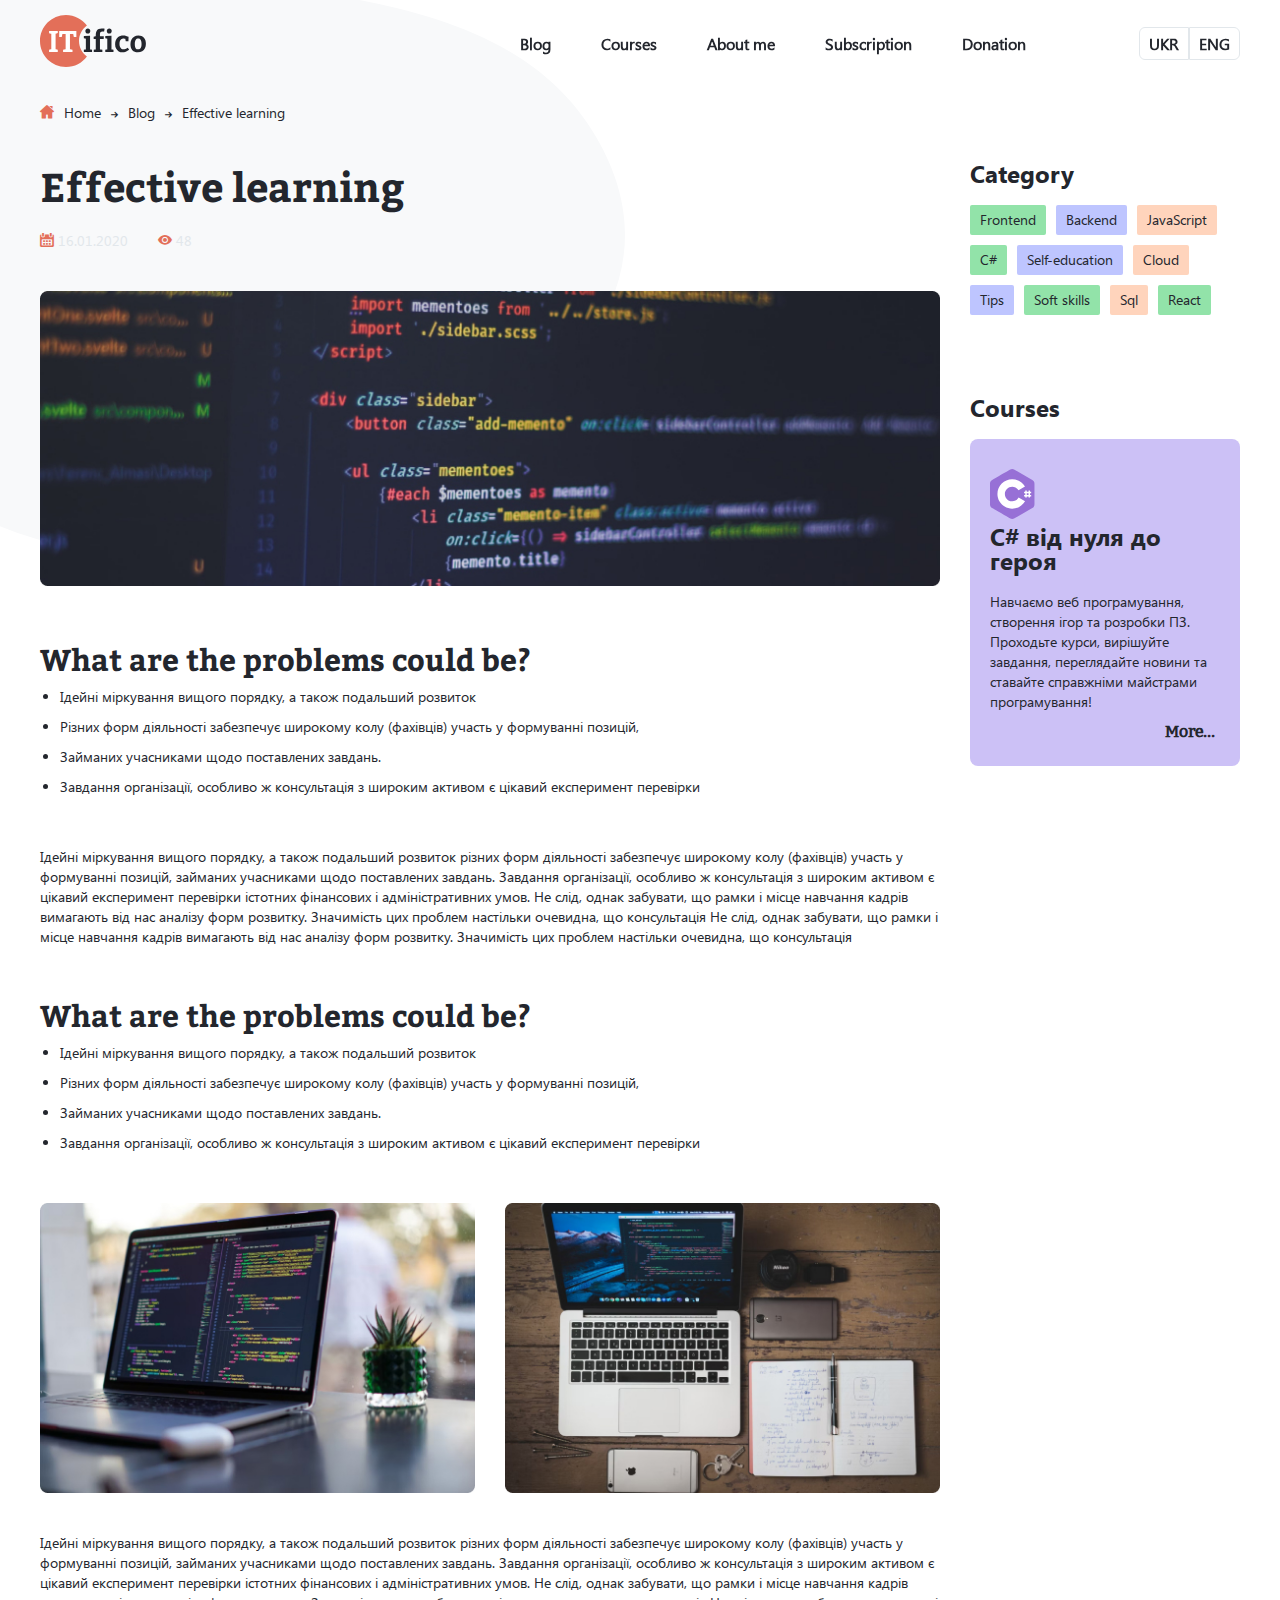
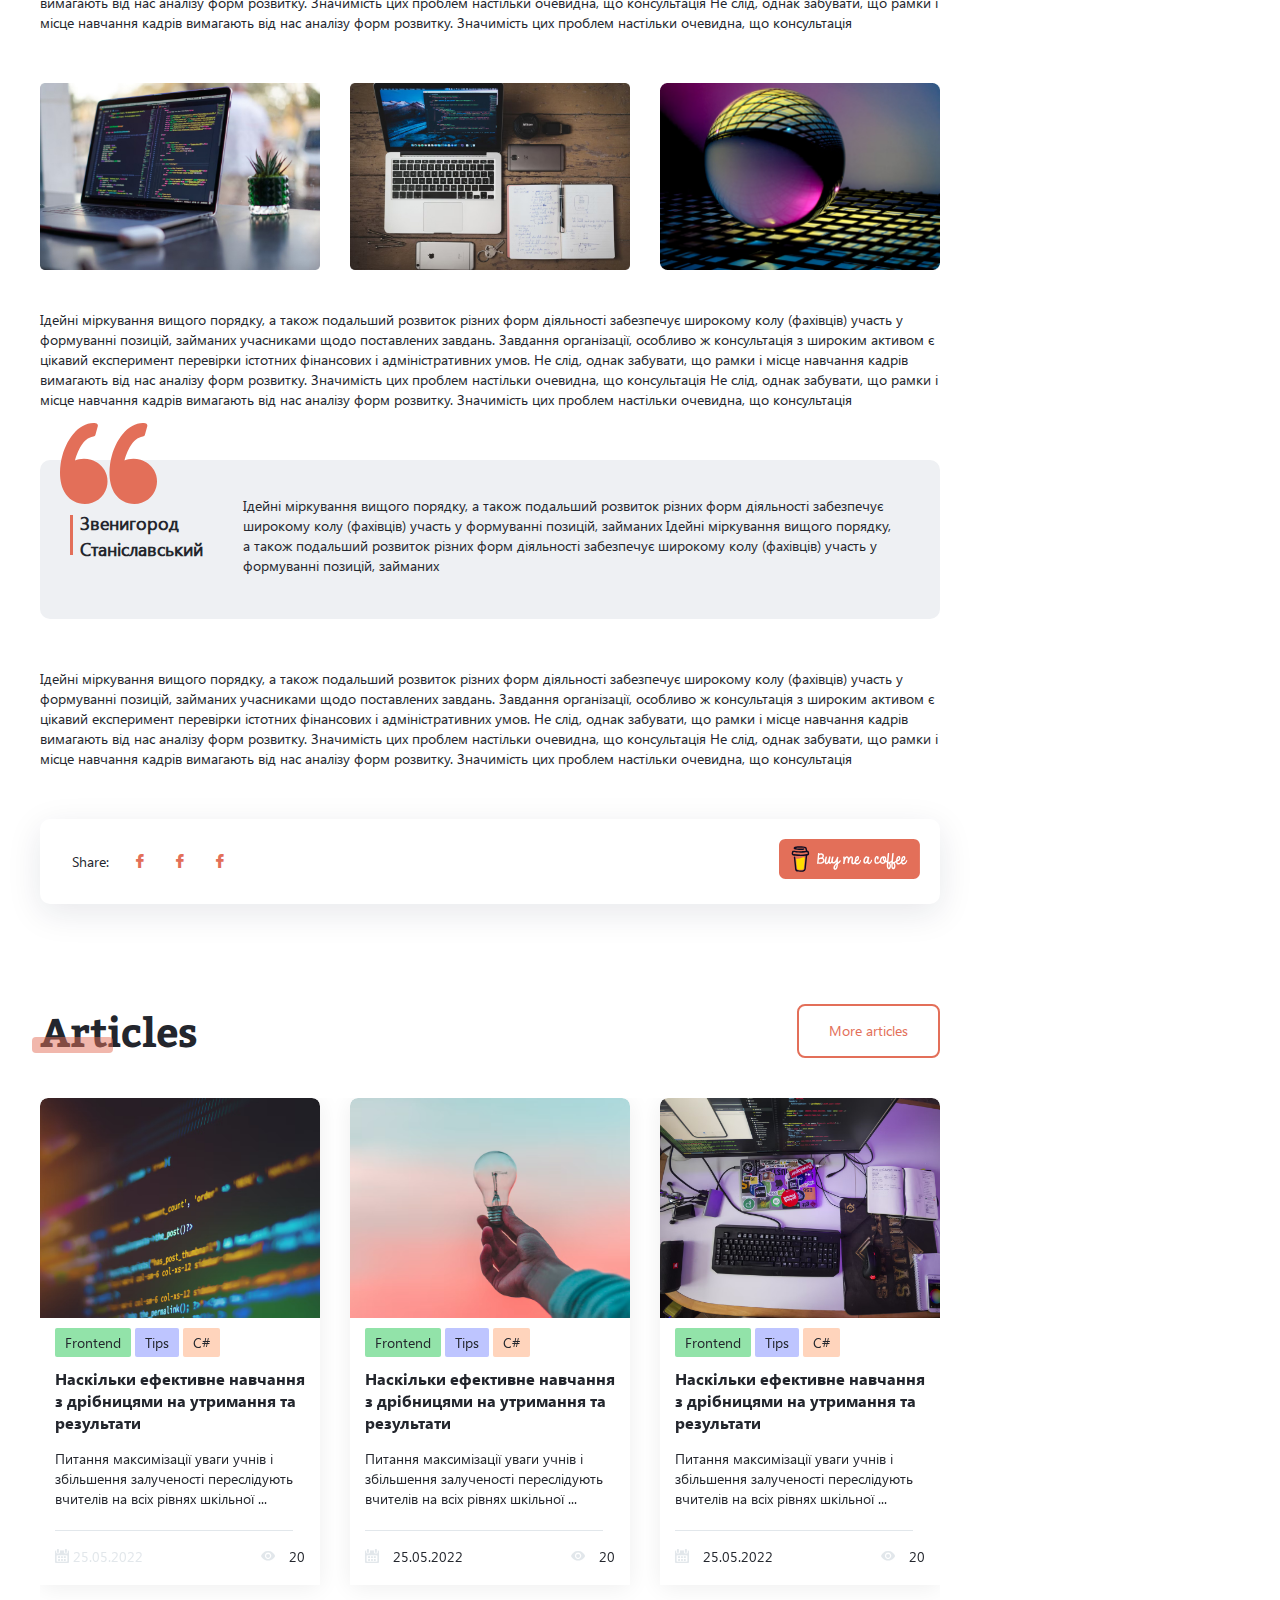
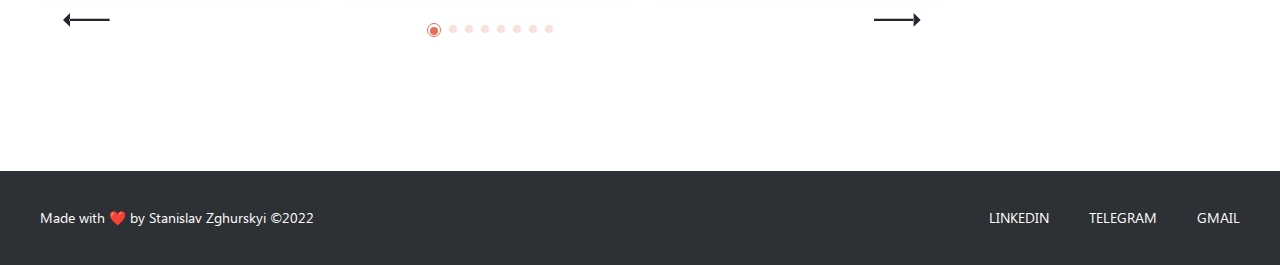
==== blog-article.html @ 15621785 "created blog article page" ====
<!DOCTYPE html>
<html lang="en">
<head>
    <meta charset="UTF-8">
    <meta http-equiv="X-UA-Compatible" content="IE=edge">
    <meta name="viewport" content="width=device-width, initial-scale=1.0">
    <title>ITifico</title>
    <link rel="stylesheet" href="swiper@8.2.2/swiper-bundle.min.css">
    <link rel="stylesheet" href="css/style.css">
</head>
<body>
    <div class="page">
        <div class="overlay"></div>
<header class="header">
    <div class="wrapper">
        <div class="header__wrapper">
            <div class="header__logo">
                <a href="/" class="header__logo-link">
                    <img src="img/svg/logo-homepage.svg" alt="ITIfico" class="header__logo-pic">
                </a>
            </div>
            <nav class="header__nav">
                <ul class="header__list">
                    <li class="header__item">
                        <a href="#!" class="header__link">Blog</a>
                    </li>
                    <li class="header__item">
                        <a href="#!" class="header__link">Courses</a>
                    </li>
                    <li class="header__item">
                        <a href="#!" class="header__link">About me</a>
                    </li>
                    <li class="header__item">
                        <a href="#!" class="header__link">Subscription</a>
                    </li>
                    <li class="header__item">
                        <a href="#!" class="header__link">Donation</a>
                    </li>
                </ul>
                <div class="header__bottom-mobile">
                    <ul class="header__bottom-list">
                        <li class="soial__media-item">
                            <a href="#!" class="soial__media-item-link">Linkedin</a>
                        </li>
                        <li class="soial__media-item">
                            <a href="#!" class="soial__media-item-link">Telegram</a>
                        </li>
                        <li class="soial__media-item">
                            <a href="#!" class="soial__media-item-link">Gmail</a>
                        </li>
                    </ul>
                </div>
                <div class="header__nav-close">
                    <span class="header__nav-close-line"></span>
                    <span class="header__nav-close-line"></span>
                </div>
            </nav>
            <div class="header__burger burger">
                <span class="burger__line burger__line_first"></span>
                <span class="burger__line burger__line_sec"></span>
                <span class="burger__line burger__line_third"></span>
            </div>
            <div class="header__lang">
                <a class="btn__lang btn__lang-ukr">ukr</a>
                <a  class="btn__lang btn__lang-eng">eng</a>
            </div>
        </div>
    </div>
</header>        <main>
            <section class="intro content-section">
                <div class="backgroud-intro">
                    <img src="img/svg/intro-figure.svg" alt="ITifico">
                </div>
                <div class="wrapper">
                    <ul class="breadcrumbs">
                        <li class="home_item">Home</li>
                        <li class="breadcrumbs_item">Blog</li>
                        <li class="breadcrumbs_item">Effective learning</li>
                    </ul>
                    <div class="content-section-article">
                        <article class="article">
                            <h1 class="title title_blog">
                                Effective learning
                            </h1>
                            <div class="article_info">
                                <div class="article_info-date _icon-calendar">
                                    16.01.2020
                                </div>
                                <div class="article_info-seen _icon-eye">
                                    48
                                </div>
                            </div>
                            <div class="article_image">
                                <img src="img/blog-coding.jpg" alt=" Effective learning">
                            </div>
                            <div class="article_content">
                                <h3 class="title_h3 article_title">
                                    What are the problems could be?
                                </h3>
                                <ul class="article_content-list">
                                    <li class="article_content-list-item">Ідейні міркування вищого порядку, а також подальший розвиток </li>
                                    <li class="article_content-list-item">Різних форм діяльності забезпечує широкому колу (фахівців) участь у формуванні позицій,</li>
                                    <li class="article_content-list-item">Займаних учасниками щодо поставлених завдань. </li>
                                    <li class="article_content-list-item">Завдання організації, особливо ж консультація з широким активом є цікавий експеримент перевірки</li> 
                                </ul>
                                <p class="article_content-part">
                                    Ідейні міркування вищого порядку, а також подальший розвиток різних форм діяльності забезпечує широкому колу (фахівців) участь у формуванні позицій, займаних учасниками щодо поставлених завдань. 
                                    Завдання організації, особливо ж консультація з широким активом є цікавий експеримент перевірки істотних 
                                    фінансових і адміністративних умов. Не слід, однак забувати, що рамки і місце навчання кадрів вимагають від нас аналізу форм розвитку.
                                    Значимість цих проблем настільки очевидна, що консультація Не слід, однак забувати, 
                                    що рамки і місце навчання кадрів вимагають від нас аналізу форм розвитку. Значимість цих проблем настільки очевидна, що консультація 
                                </p>
                                <h3 class="title_h3 article_title">
                                    What are the problems could be?
                                </h3>
                                <ul class="article_content-list">
                                    <li class="article_content-list-item">Ідейні міркування вищого порядку, а також подальший розвиток </li>
                                    <li class="article_content-list-item">Різних форм діяльності забезпечує широкому колу (фахівців) участь у формуванні позицій,</li>
                                    <li class="article_content-list-item">Займаних учасниками щодо поставлених завдань. </li>
                                    <li class="article_content-list-item">Завдання організації, особливо ж консультація з широким активом є цікавий експеримент перевірки</li> 
                                </ul>
                                <div class="article_content-grid-two">
                                    <img src="img/blog-laptop-2.jpg" alt="">
                                    <img src="img/blog-laptop.jpg" alt="">
                                </div>
                                <p class="article_content-part">
                                    Ідейні міркування вищого порядку, а також подальший розвиток різних форм діяльності забезпечує широкому колу (фахівців) участь у формуванні позицій, займаних учасниками щодо поставлених завдань. 
                                    Завдання організації, особливо ж консультація з широким активом є цікавий експеримент перевірки істотних 
                                    фінансових і адміністративних умов. Не слід, однак забувати, що рамки і місце навчання кадрів вимагають від нас аналізу форм розвитку.
                                    Значимість цих проблем настільки очевидна, що консультація Не слід, однак забувати, 
                                    що рамки і місце навчання кадрів вимагають від нас аналізу форм розвитку. Значимість цих проблем настільки очевидна, що консультація 
                                </p>
                                <div class="article_content-grid-three">
                                    <img src="img/blog-laptop-2.jpg" alt="">
                                    <img src="img/blog-laptop.jpg" alt="">
                                    <img src="img/sphere.jpg" alt="">
                                </div>
                                <p class="article_content-part">
                                    Ідейні міркування вищого порядку, а також подальший розвиток різних форм діяльності забезпечує широкому колу (фахівців) участь у формуванні позицій, займаних учасниками щодо поставлених завдань. 
                                    Завдання організації, особливо ж консультація з широким активом є цікавий експеримент перевірки істотних 
                                    фінансових і адміністративних умов. Не слід, однак забувати, що рамки і місце навчання кадрів вимагають від нас аналізу форм розвитку.
                                    Значимість цих проблем настільки очевидна, що консультація Не слід, однак забувати, 
                                    що рамки і місце навчання кадрів вимагають від нас аналізу форм розвитку. Значимість цих проблем настільки очевидна, що консультація 
                                </p>
                                <div class="article_content-quote">
                                    <div class="quote_athor">
                                        Звенигород Станіславський
                                    </div>
                                    <div class="quote_item">
                                        Ідейні міркування вищого порядку, а також подальший розвиток різних форм діяльності
                                        забезпечує широкому колу (фахівців) участь у формуванні позицій, займаних  
                                        Ідейні міркування вищого порядку, а також подальший розвиток різних форм діяльності 
                                        забезпечує широкому колу (фахівців) участь у формуванні позицій, займаних 
                                    </div>
                                </div>
                                    <p class="article_content-part">
                                        Ідейні міркування вищого порядку, а також подальший розвиток різних форм діяльності забезпечує широкому колу (фахівців) участь у формуванні позицій, займаних учасниками щодо поставлених завдань. 
                                        Завдання організації, особливо ж консультація з широким активом є цікавий експеримент перевірки істотних 
                                        фінансових і адміністративних умов. Не слід, однак забувати, що рамки і місце навчання кадрів вимагають від нас аналізу форм розвитку.
                                        Значимість цих проблем настільки очевидна, що консультація Не слід, однак забувати, 
                                        що рамки і місце навчання кадрів вимагають від нас аналізу форм розвитку. Значимість цих проблем настільки очевидна, що консультація 
                                    </p>
                                
                                    <div class="article_content-social">
                                        <div class="social_media">
                                            <p>Share:</p>
                                            <a href="!#" class="social_media-item _icon-facebook"></a>
                                            <a href="!#" class="social_media-item _icon-facebook"></a>
                                            <a href="!#" class="social_media-item _icon-facebook"></a>
                                        </div>
                                        <div class="button_buyMeCoffee">
                                            <img src="img/svg/bmc-button-red.svg" alt="">
                                        </div>
                                    </div>
                            </div>
                            <div class="article_slider-wrapper">
                                <div class="title__section">
                                    <h2 class="title"><span class="rectangle rectangle-left">Arti</span>cles</h2>
                                    <button class="btn-articles btn-outline">More articles</button>
                                </div>
                                <div class="article_slider slider__slider swiper">
                                    <div class="slider__wrapper swiper-wrapper">
<div class="blog__card-item">
    <div class="blog__card-wrapper">
        <div class="blog__card-pic">
            <img src="img/article-1.png" alt="More articles" class="slider__article-img">
        </div>
        <div class="blog__card-short-info">
            <div class="blog__card-tags">
                <a href="#!" class="article-tag article-tag__green">Frontend</a>
                <a href="#!" class="article-tag article-tag__blue-light">Tips</a>
                <a href="#!" class="article-tag article-tag__powder">C#</a>
            </div>
            <div class="blog__card-content">
                <h5 class="blog__card-title">
                    Наскільки ефективне навчання з дрібницями на утримання та результати
                </h5>
                <p class="blog__card-short-desc">
                    Питання максимізації уваги учнів і збільшення залученості 
                    переслідують вчителів на всіх рівнях шкільної ...
                </p>
            </div>
            <div class="blog__card-info">
                <div class="blog__card-date _icon-calendar">
                    25.05.2022
                </div>
                <div class="blog__card-seen"><span class="_icon-eye"></span>
                    20
                </div>
            </div>
        </div>
    </div>
</div>
<div class="blog__card-item">
    <div class="blog__card-wrapper">
        <div class="blog__card-pic">
            <img src="img/article-2.png" alt="More articles" class="slider__article-img">
        </div>
        <div class="blog__card-short-info">
            <div class="blog__card-tags">
                <a href="#!" class="article-tag article-tag__green">Frontend</a>
                <a href="#!" class="article-tag article-tag__blue-light">Tips</a>
                <a href="#!" class="article-tag article-tag__powder">C#</a>
            </div>
            <div class="blog__card-content">
                <h5 class="blog__card-title">
                    Наскільки ефективне навчання з дрібницями на утримання та результати
                </h5>
                <p class="blog__card-short-desc">
                    Питання максимізації уваги учнів і збільшення залученості 
                    переслідують вчителів на всіх рівнях шкільної ...
                </p>
            </div>
            <div class="blog__card-info">
                <div class="blog__card-date"><span class="_icon-calendar"></span>
                    25.05.2022
                </div>
                <div class="blog__card-seen"><span class="_icon-eye"></span>
                    20
                </div>
            </div>
        </div>
    </div>
</div>
<div class="blog__card-item">
    <div class="blog__card-wrapper">
        <div class="blog__card-pic">
            <img src="img/article-3.png" alt="More articles" class="slider__article-img">
        </div>
        <div class="blog__card-short-info">
            <div class="blog__card-tags">
                <a href="#!" class="article-tag article-tag__green">Frontend</a>
                <a href="#!" class="article-tag article-tag__blue-light">Tips</a>
                <a href="#!" class="article-tag article-tag__powder">C#</a>
            </div>
            <div class="blog__card-content">
                <h5 class="blog__card-title">
                    Наскільки ефективне навчання з дрібницями на утримання та результати
                </h5>
                <p class="blog__card-short-desc">
                    Питання максимізації уваги учнів і збільшення залученості 
                    переслідують вчителів на всіх рівнях шкільної ...
                </p>
            </div>
            <div class="blog__card-info">
                <div class="blog__card-date"><span class="_icon-calendar"></span>
                    25.05.2022
                </div>
                <div class="blog__card-seen"><span class="_icon-eye"></span>
                    20
                </div>
            </div>
        </div>
    </div>
</div>
<div class="blog__card-item">
    <div class="blog__card-wrapper">
        <div class="blog__card-pic">
            <img src="img/article-4.png" alt="More articles" class="slider__article-img">
        </div>
        <div class="blog__card-short-info">
            <div class="blog__card-tags">
                <a href="#!" class="article-tag article-tag__green">Frontend</a>
                <a href="#!" class="article-tag article-tag__blue-light">Tips</a>
                <a href="#!" class="article-tag article-tag__powder">C#</a>
            </div>
            <div class="blog__card-content">
                <h5 class="blog__card-title">
                    Наскільки ефективне навчання з дрібницями на утримання та результати
                </h5>
                <p class="blog__card-short-desc">
                    Питання максимізації уваги учнів і збільшення залученості 
                    переслідують вчителів на всіх рівнях шкільної ...
                </p>
            </div>
            <div class="blog__card-info">
                <div class="blog__card-date"><span class="_icon-calendar"></span>
                    25.05.2022
                </div>
                <div class="blog__card-seen"><span class="_icon-eye"></span>
                    10
                </div>
            </div>
        </div>
    </div>
</div>
<div class="blog__card-item">
    <div class="blog__card-wrapper">
        <div class="blog__card-pic">
            <img src="img/article-1.png" alt="More articles" class="slider__article-img">
        </div>
        <div class="blog__card-short-info">
            <div class="blog__card-tags">
                <a href="#!" class="article-tag article-tag__green">Frontend</a>
                <a href="#!" class="article-tag article-tag__blue-light">Tips</a>
                <a href="#!" class="article-tag article-tag__powder">C#</a>
            </div>
            <div class="blog__card-content">
                <h5 class="blog__card-title">
                    Наскільки ефективне навчання з дрібницями на утримання та результати
                </h5>
                <p class="blog__card-short-desc">
                    Питання максимізації уваги учнів і збільшення залученості 
                    переслідують вчителів на всіх рівнях шкільної ...
                </p>
            </div>
            <div class="blog__card-info">
                <div class="blog__card-date"><span class="_icon-calendar"></span>
                    25.05.2022
                </div>
                <div class="blog__card-seen"><span class="_icon-eye"></span>
                    80
                </div>
            </div>
        </div>
    </div>
</div>
<div class="blog__card-item">
    <div class="blog__card-wrapper">
        <div class="blog__card-pic">
            <img src="img/article-1.png" alt="More articles" class="slider__article-img">
        </div>
        <div class="blog__card-short-info">
            <div class="blog__card-tags">
                <a href="#!" class="article-tag article-tag__green">Frontend</a>
                <a href="#!" class="article-tag article-tag__blue-light">Tips</a>
                <a href="#!" class="article-tag article-tag__powder">C#</a>
            </div>
            <div class="blog__card-content">
                <h5 class="blog__card-title">
                    Наскільки ефективне навчання з дрібницями на утримання та результати
                </h5>
                <p class="blog__card-short-desc">
                    Питання максимізації уваги учнів і збільшення залученості 
                    переслідують вчителів на всіх рівнях шкільної ...
                </p>
            </div>
            <div class="blog__card-info">
                <div class="blog__card-date"><span class="_icon-calendar"></span>
                    25.05.2022
                </div>
                <div class="blog__card-seen"><span class="_icon-eye"></span>
                    20
                </div>
            </div>
        </div>
    </div>
</div>
<div class="blog__card-item">
    <div class="blog__card-wrapper">
        <div class="blog__card-pic">
            <img src="img/article-1.png" alt="More articles" class="slider__article-img">
        </div>
        <div class="blog__card-short-info">
            <div class="blog__card-tags">
                <a href="#!" class="article-tag article-tag__green">Frontend</a>
                <a href="#!" class="article-tag article-tag__blue-light">Tips</a>
                <a href="#!" class="article-tag article-tag__powder">C#</a>
            </div>
            <div class="blog__card-content">
                <h5 class="blog__card-title">
                    Наскільки ефективне навчання з дрібницями на утримання та результати
                </h5>
                <p class="blog__card-short-desc">
                    Питання максимізації уваги учнів і збільшення залученості 
                    переслідують вчителів на всіх рівнях шкільної ...
                </p>
            </div>
            <div class="blog__card-info">
                <div class="blog__card-date"><span class="_icon-calendar"></span>
                    25.05.2022
                </div>
                <div class="blog__card-seen"><span class="_icon-eye"></span>
                    20
                </div>
            </div>
        </div>
    </div>
</div>
<div class="blog__card-item">
    <div class="blog__card-wrapper">
        <div class="blog__card-pic">
            <img src="img/article-1.png" alt="More articles" class="slider__article-img">
        </div>
        <div class="blog__card-short-info">
            <div class="blog__card-tags">
                <a href="#!" class="article-tag article-tag__green">Frontend</a>
                <a href="#!" class="article-tag article-tag__blue-light">Tips</a>
                <a href="#!" class="article-tag article-tag__powder">C#</a>
            </div>
            <div class="blog__card-content">
                <h5 class="blog__card-title">
                    Наскільки ефективне навчання з дрібницями на утримання та результати
                </h5>
                <p class="blog__card-short-desc">
                    Питання максимізації уваги учнів і збільшення залученості 
                    переслідують вчителів на всіх рівнях шкільної ...
                </p>
            </div>
            <div class="blog__card-info">
                <div class="blog__card-date"><span class="_icon-calendar"></span>
                    25.05.2022
                </div>
                <div class="blog__card-seen"><span class="_icon-eye"></span>
                    20
                </div>
            </div>
        </div>
    </div>
</div>                                    </div>
                                    <div class="swiper-pagination"></div>

                                    <div class="button-next _icon-arrow-left"></div>
                                    <div class="button-prev _icon-arrow-right"></div>
                                </div>
                            </div>
                        </article>
                        <aside class="aside">
                            <h4 class="title_h4 title-article-aside">Category</h4>
                            <div class="tags_blog">
                                <a href="#!" class="tag_item article-tag article-tag__green">Frontend</a>
                                <a href="#!" class="tag_item article-tag article-tag__blue-light">Backend</a>
                                <a href="#!" class="tag_item article-tag article-tag__powder">JavaScript</a>
                                <a href="#!" class="tag_item article-tag article-tag__green">C#</a>
                                <a href="#!" class="tag_item article-tag article-tag__blue-light">Self-education</a>
                                <a href="#!" class="tag_item article-tag article-tag__powder">Cloud</a>
                                <a href="#!" class="tag_item article-tag article-tag__blue-light">Tips</a>
                                <a href="#!" class="tag_item article-tag article-tag__green">Soft skills</a>
                                <a href="#!" class="tag_item article-tag article-tag__powder">Sql</a>
                                <a href="#!" class="tag_item article-tag article-tag__green">React</a>
                            </div>
                            <h4 class="title_h4 title-article-aside">Courses</h4>
                            <div class="courses_item-wrapper courses_item-first">
                                <div class="courses_item-icon">
                                    <img src="img/svg/c-dash.svg" alt="ITifico-courses">
                                </div>
                                <h4 class="courses_item-title title_h4">C# від нуля до героя</h4>
                                <p class="courses_item-desc">
                                    Навчаємо веб програмування, створення ігор та розробки ПЗ.
                                    Проходьте курси, вирішуйте завдання, переглядайте новини та 
                                    ставайте справжніми майстрами програмування!
                                </p>
                                <div class="courses_item-more">
                                    More...
                                </div>
                            </div>
                        </aside>
                    </div>
                </div>
            </section>
            
        </main>
        
<footer class="footer">
    <div class="wrapper">
        <div class="footer__content">
            <div class="copyright">
                Made with ❤️ by Stanislav Zghurskyi ©2022 
            </div>
            <div class="header__bottom">
                <ul class="header__bottom-list">
                    <li class="soial__media-item">
                        <a href="#!" class="soial__media-item-link">Linkedin</a>
                    </li>
                    <li class="soial__media-item">
                        <a href="#!" class="soial__media-item-link">Telegram</a>
                    </li>
                    <li class="soial__media-item">
                        <a href="#!" class="soial__media-item-link">Gmail</a>
                    </li>
                </ul>
            </div>
        </div>
    </div>
</footer>    </div>
<script src="swiper@8.2.2/swiper-bundle.min.js"></script>
<script src="js/main.js"></script>
</body>
</html>
---- css/style.css ----
/***
    The new CSS reset - version 1.6.1 (last updated 25.5.2022)
    GitHub page: https://github.com/elad2412/the-new-css-reset
***/
/*
    Remove all the styles of the "User-Agent-Stylesheet", except for the 'display' property
    - The "symbol *" part is to solve Firefox SVG sprite bug
 */
*:where(:not(html, iframe, canvas, img, svg, video):not(svg *, symbol *)) {
  all: unset;
  display: revert;
}

/* Preferred box-sizing value */
*,
*::before,
*::after {
  -webkit-box-sizing: border-box;
          box-sizing: border-box;
}

/* Reapply the pointer cursor for anchor tags */
a, button {
  cursor: revert;
}

/* Remove list styles (bullets/numbers) */
ol, ul, menu {
  list-style: none;
}

/* For images to not be able to exceed their container */
img {
  max-width: 100%;
}

/* removes spacing between cells in tables */
table {
  border-collapse: collapse;
}

/* revert the 'white-space' property for textarea elements on Safari */
textarea {
  white-space: revert;
}

/* minimum style to allow to style meter element */
meter {
  -webkit-appearance: revert;
  -moz-appearance: revert;
       appearance: revert;
}

/* reset default text opacity of input placeholder */
::-webkit-input-placeholder {
  color: unset;
}
::-moz-placeholder {
  color: unset;
}
:-ms-input-placeholder {
  color: unset;
}
::-ms-input-placeholder {
  color: unset;
}
::placeholder {
  color: unset;
}

/* fix the feature of 'hidden' attribute.
   display:revert; revert to element instead of attribute */
:where([hidden]) {
  display: none;
}

/* revert for bug in Chromium browsers
   - fix for the content editable attribute will work properly. */
:where([contenteditable]:not([contenteditable=false])) {
  -moz-user-modify: read-write;
  -webkit-user-modify: read-write;
  overflow-wrap: break-word;
  -webkit-line-break: after-white-space;
}

/* apply back the draggable feature - exist only in Chromium and Safari */
:where([draggable=true]) {
  -webkit-user-drag: element;
}

@font-face {
  font-family: "SegoeUI";
  font-style: normal;
  font-weight: normal;
  src: local("SegoeUI"), url("../../fonts/SegoeUI.woff2") format("woff2");
  src: local("SegoeUI"), url("../../fonts/SegoeUI.woff") format("woff");
}
@font-face {
  font-family: "SegoeUI-Italic";
  font-style: normal;
  font-weight: normal;
  src: local("SegoeUI-Italic"), url("../../fonts/SegoeUI-Italic.woff2") format("woff2");
  src: local("SegoeUI-Italic"), url("../../fonts/SegoeUI-Italic.woff") format("woff");
}
@font-face {
  font-family: "SegoeUI-Bold";
  font-style: normal;
  font-weight: normal;
  src: local("SegoeUI-Bold"), url("../../fonts/SegoeUI-Bold.woff2") format("woff2");
  src: local("SegoeUI-Bold"), url("../../fonts/SegoeUI-Bold.woff") format("woff");
}
@font-face {
  font-family: "SegoeUI-SemiBold";
  font-style: normal;
  font-weight: normal;
  src: local("SegoeUI-SemiBold"), url("../../fonts/SegoeUI-SemiBold.woff2") format("woff2");
  src: local("SegoeUI-SemiBold"), url("../../fonts/SegoeUI-SemiBold.woff") format("woff");
}
@font-face {
  font-family: "Bitter-Bold";
  font-style: normal;
  font-weight: normal;
  src: local("Bitter-Bold"), url("../fonts/Bitter-Bold.woff2") format("woff2");
  src: local("Bitter-Bold"), url("../fonts/Bitter-Bold.woff") format("woff");
}
@font-face {
  font-family: "Bitter-Regular";
  font-style: normal;
  font-weight: normal;
  src: local("Bitter-Regular"), url("../fonts/Bitter-Regular.woff2") format("woff2");
  src: local("Bitter-Regular"), url("../fonts/Bitter-Regular.woff") format("woff");
}
@font-face {
  font-family: "Consolas";
  font-style: normal;
  font-weight: normal;
  src: local("Consolas"), url("../../fonts/Consolas.woff2") format("woff2");
  src: local("Consolas"), url("../../fonts/Consolas.woff") format("woff");
}
@font-face {
  font-family: "icons-it";
  src: url("../fonts/icon-it/icons-it.eot?2w3ay4");
  src: url("../fonts/icon-it/icons-it.eot?2w3ay4#iefix") format("embedded-opentype"), url("../fonts/icon-it/icons-it.ttf?2w3ay4") format("truetype"), url("../fonts/icon-it/icons-it.woff?2w3ay4") format("woff"), url("../fonts/icon-it/icons-it.svg?2w3ay4#icons-it") format("svg");
  font-weight: normal;
  font-style: normal;
  font-display: block;
}
[class^=_icon-]::before,
[class*=" _icon-"]::before {
  /* use !important to prevent issues with browser extensions that change fonts */
  font-family: "icons-it" !important;
  speak: never;
  font-style: normal;
  font-weight: normal;
  font-variant: normal;
  text-transform: none;
  line-height: 1;
  /* Better Font Rendering =========== */
  -webkit-font-smoothing: antialiased;
  -moz-osx-font-smoothing: grayscale;
}

._icon-facebook:before {
  content: "\e90a";
}

._icon-ln:before {
  content: "\e90b";
}

._icon-twitter:before {
  content: "\e90c";
}

._icon-arrow-down:before {
  content: "\e900";
}

._icon-arrow-left:before {
  content: "\e901";
}

._icon-arrow-next:before {
  content: "\e902";
}

._icon-arrow-right:before {
  content: "\e903";
}

._icon-calendar:before {
  content: "\e904";
}

._icon-call:before {
  content: "\e905";
}

._icon-eye:before {
  content: "\e906";
}

._icon-home:before {
  content: "\e907";
}

._icon-mail:before {
  content: "\e908";
}

._icon-user:before {
  content: "\e909";
}

html {
  height: 100%;
  -webkit-box-sizing: border-box;
  box-sizing: border-box;
}

*, *::before, *::after {
  -webkit-box-sizing: inherit;
  box-sizing: inherit;
}

body {
  height: 100%;
  font-family: "SegoeUI";
  font-style: normal;
  font-size: 14px;
  line-height: 20px;
  font-weight: normal;
  color: #23262D;
  position: relative;
}

.page {
  min-height: 100%;
  display: -webkit-box;
  display: -ms-flexbox;
  display: flex;
  -webkit-box-orient: vertical;
  -webkit-box-direction: normal;
      -ms-flex-direction: column;
          flex-direction: column;
}

ul li {
  list-style-type: none;
}

img {
  max-width: 100%;
  height: auto;
}

.main__title {
  font-family: "Bitter-Bold";
  font-size: 50px;
  font-weight: 700;
  line-height: 60px;
}

.title {
  font-family: "Bitter-Bold";
  font-size: 40px;
  font-weight: 700;
  line-height: 50px;
}

.blog__card-title {
  font-family: "SegoeUI-Bold";
  font-size: 16px;
  font-weight: 700;
  line-height: 22px;
  margin-bottom: 15px;
  -webkit-transition: 0.5s all;
  transition: 0.5s all;
  cursor: pointer;
}

.title_h3 {
  font-family: "Bitter-Bold";
  font-size: 30px;
  font-weight: 700;
  line-height: 36px;
}

.title_h4 {
  font-family: "SegoeUI-Bold";
  font-size: 24px;
  font-weight: 700;
  line-height: 24px;
}

.blog__card-title:hover {
  color: #E36F59;
  text-decoration: underline;
}

.btn-red {
  cursor: pointer;
  padding: 20px 35px;
  border-radius: 8px;
  background-color: #E36F59;
  color: #fff;
}

.btn-red:hover,
.btn-outline:hover {
  -webkit-box-shadow: 0px 14px 14px 0px rgba(190, 39, 39, 0.1411764706);
          box-shadow: 0px 14px 14px 0px rgba(190, 39, 39, 0.1411764706);
}

.btn-red:active,
.btn-outline:active {
  background-color: #C7523C;
}

.btn-outline {
  cursor: pointer;
  padding: 20px 35px;
  border-radius: 8px;
  background-color: #fff;
  color: #E36F59;
  border: 2px solid #E36F59;
}

.wrapper {
  max-width: 1230px;
  margin: 0 auto;
  padding: 0 15px;
}

.overlay {
  -webkit-transition: 0.2s all linear;
  transition: 0.2s all linear;
}

.overlay-active {
  position: absolute;
  height: 100%;
  width: 100%;
  background-color: #23262D;
  opacity: 0.5;
}

.header {
  font-size: 16px;
  font-weight: 600;
  line-height: 21px;
  position: fixed;
  top: 0;
  left: 0;
  width: 100%;
  -webkit-transition: 0.2s linear;
  transition: 0.2s linear;
  z-index: 999;
}

.header__active {
  background: #fff;
}

.header__wrapper {
  display: -webkit-box;
  display: -ms-flexbox;
  display: flex;
  -ms-flex-wrap: wrap;
      flex-wrap: wrap;
  -webkit-box-align: center;
      -ms-flex-align: center;
          align-items: center;
  -webkit-box-pack: start;
      -ms-flex-pack: start;
          justify-content: flex-start;
  margin: 15px auto;
}

.header__logo {
  width: 40%;
}

.header__nav {
  width: 50%;
}

.header__lang {
  width: 10%;
  -ms-grid-column-align: end;
      justify-self: end;
}

.header__list {
  display: -webkit-box;
  display: -ms-flexbox;
  display: flex;
  -ms-flex-wrap: wrap;
      flex-wrap: wrap;
}

.header__item {
  margin-right: 50px;
}

.header__item:last-child {
  margin-right: 0;
}

.header__link:hover, .header__link:focus, .header__link:active {
  color: #E36F59;
}

.header__lang {
  display: -webkit-box;
  display: -ms-flexbox;
  display: flex;
  -ms-flex-wrap: nowrap;
      flex-wrap: nowrap;
  -webkit-box-pack: end;
      -ms-flex-pack: end;
          justify-content: flex-end;
}

.btn__lang {
  text-transform: uppercase;
  border: 1px solid #E2E7EB;
  padding: 5px 9px;
  -webkit-transition: 0.5s all;
  transition: 0.5s all;
  cursor: pointer;
}

.btn__lang:active, .btn__lang:focus, .btn__lang:hover {
  background-color: #E36F59;
  color: #fff;
}

.btn__lang-eng {
  border-radius: 0 6px 6px 0;
}

.btn__lang-ukr {
  border-radius: 6px 0px 0px 6px;
}

.header__bottom-mobile {
  display: none;
}

.header__burger {
  padding: 8px 6px;
  width: 34px;
  height: 34px;
  position: relative;
  background: #E36F59;
  border-radius: 4px;
  display: none;
}

.burger__line {
  display: block;
  width: 70%;
  position: absolute;
  height: 2px;
  background: #fff;
  left: 5px;
}

.burger__line_first {
  top: 8px;
}

.burger__line_sec {
  top: 50%;
  -webkit-transform: translateY(-50%);
  transform: translateY(-50%);
}

.burger__line_third {
  bottom: 8px;
}

@media screen and (max-width: 1156px) {
  .header__wrapper {
    -webkit-box-pack: justify;
        -ms-flex-pack: justify;
            justify-content: space-between;
  }

  .header__logo {
    width: 20%;
  }

  .header__nav {
    width: 70%;
  }
}
@media screen and (max-width: 820px) {
  .header__logo {
    width: 10%;
  }
}
@media screen and (max-width: 767.98px) {
  .header__wrapper {
    -webkit-box-pack: justify;
        -ms-flex-pack: justify;
            justify-content: space-between;
    padding-bottom: 10px;
    z-index: 11;
  }

  .header__logo {
    width: auto;
    max-width: 72px;
    z-index: 11;
  }

  .header__bottom-mobile {
    display: block;
  }

  .header__burger {
    display: block;
    -webkit-box-ordinal-group: 3;
        -ms-flex-order: 2;
            order: 2;
  }

  .header__list {
    padding-bottom: 30px;
    border-bottom: 1px solid #E2E7EB;
  }

  .header__bottom-list {
    display: -webkit-box;
    display: -ms-flexbox;
    display: flex;
    -webkit-box-pack: justify;
        -ms-flex-pack: justify;
            justify-content: space-between;
    -webkit-box-align: center;
        -ms-flex-align: center;
            align-items: center;
    padding: 30px 15px;
  }
  .header__bottom-list .soial__media-item .soial__media-item-link {
    text-transform: uppercase;
    -webkit-transition: 0.5 all ease;
    transition: 0.5 all ease;
  }

  .soial__media-item-link:hover {
    color: #E36F59;
  }

  .header__nav-close {
    padding: 8px 6px;
    width: 34px;
    height: 34px;
    background-color: #E36F59;
    position: absolute;
    top: 15px;
    right: 15px;
    z-index: 11;
    border-radius: 4px;
  }

  .header__nav-close-line {
    display: block;
    width: 70%;
    height: 2px;
    background-color: #fff;
    position: absolute;
    top: 50%;
    left: 5px;
  }

  .header__nav-close-line:first-child {
    -webkit-transform: translateY(-50%) rotate(45deg);
    transform: translateY(-50%) rotate(45deg);
  }

  .header__nav-close-line:last-child {
    -webkit-transform: translateY(-50%) rotate(-45deg);
    transform: translateY(-50%) rotate(-45deg);
  }

  .header__nav {
    height: 380px;
    width: 100%;
    background-color: #fff;
    position: fixed;
    left: 0;
    top: 0;
    padding: 95px 0 30px 0;
    z-index: 10;
    -webkit-transform: translateX(100%);
    transform: translateX(100%);
    -webkit-transition: 0.2s all linear;
    transition: 0.2s all linear;
    border-radius: 0px 0px 10px 10px;
  }

  .header__nav-active::before {
    position: absolute;
    content: "";
    background-color: #E2E7EB;
    margin: 0 15px;
    width: 95%;
    height: 1px;
    top: 65px;
    left: 0;
  }

  .header__nav-active {
    -webkit-transform: translateY(0);
    transform: translateY(0);
  }

  .header__item {
    width: 100%;
    margin-right: 0;
    /*  margin-bottom: 15px; */
    padding: 7.5px 15px;
    -webkit-transition: 0.5 all;
    transition: 0.5 all;
  }

  .header__item:hover,
.header__item:focus,
.header__item:active {
    background-color: #E36F59;
    color: #fff;
  }

  /* .header__item:last-child {
      margin-bottom: 0;
  } */
  .header__lang {
    width: auto;
  }

  .btn__lang {
    -webkit-box-ordinal-group: 4;
        -ms-flex-order: 3;
            order: 3;
    z-index: 11;
  }
}
main {
  -webkit-box-flex: 1;
      -ms-flex: 1 1 auto;
          flex: 1 1 auto;
}

.breadcrumbs {
  margin-bottom: 36px;
  display: -webkit-box;
  display: -ms-flexbox;
  display: flex;
  -webkit-box-align: center;
      -ms-flex-align: center;
          align-items: center;
  -webkit-box-pack: start;
      -ms-flex-pack: start;
          justify-content: flex-start;
}
.breadcrumbs .home_item:before {
  content: "\e907";
  font-family: "icons-it";
  color: #E36F59;
  margin-right: 10px;
}
.breadcrumbs .breadcrumbs_item {
  margin-top: 3px;
}
.breadcrumbs .breadcrumbs_item:before {
  content: "\e902";
  font-family: "icons-it";
  color: #23262D;
  font-size: 7px;
  margin: 0 10px;
}

.content-section {
  padding-top: 100px;
  position: relative;
}

.intro {
  margin-bottom: 123px;
}
.intro .wrapper__intro {
  display: -webkit-box;
  display: -ms-flexbox;
  display: flex;
  -ms-flex-wrap: wrap;
      flex-wrap: wrap;
}
.intro .wrapper__intro .intro__content {
  width: 50%;
  z-index: 10;
}
.intro .wrapper__intro .intro__image {
  z-index: 10;
  width: 50%;
}
.intro .wrapper__intro .intro__image .intro__button {
  display: none;
}

.backgroud-intro {
  width: 30%;
}
.backgroud-intro img {
  position: absolute;
  top: -150px;
  left: -250px;
  z-index: -1;
}

.background__text {
  position: absolute;
  font-family: "Bitter-Bold";
  font-size: 100px;
  font-weight: 900;
  line-height: 156px;
  text-transform: uppercase;
  color: #fff;
  opacity: 0.6;
}

.background__text-intro {
  text-shadow: -1px 0 #E2E7EB, 0 1px #E2E7EB, 1px 0 #E2E7EB, 0 -1px #E2E7EB;
  color: #fff;
  z-index: 10;
}

.background__text-first {
  left: 22%;
  top: 55%;
}

.background__text-third {
  left: 85%;
  top: 9%;
}

.background__text-sec {
  display: none;
}

.intro__title {
  padding-top: 125px;
  margin-bottom: 20px;
  z-index: 8;
}
.intro__title span {
  color: #E36F59;
}

.intro__desc {
  margin-bottom: 60px;
  width: 65%;
  z-index: 8;
}

.intro__button {
  margin-bottom: 90px;
}
.intro__button span {
  font-size: 11px;
  margin-left: 5px;
}

.articles {
  padding-bottom: 60px;
  position: relative;
  overflow: hidden;
}
.articles .background_articles img {
  position: absolute;
  top: 0;
  right: -5%;
}

.title__section {
  display: -webkit-box;
  display: -ms-flexbox;
  display: flex;
  -ms-flex-wrap: wrap;
      flex-wrap: wrap;
  -webkit-box-pack: justify;
      -ms-flex-pack: justify;
          justify-content: space-between;
  -webkit-box-align: center;
      -ms-flex-align: center;
          align-items: center;
  margin-bottom: 40px;
}

.rectangle {
  position: relative;
}
.rectangle::before {
  content: "";
  position: absolute;
  border-radius: 4px;
  z-index: -1;
  height: 16px;
  width: 100%;
  background-color: #E36F59;
  opacity: 50%;
  bottom: 10%;
  z-index: 10;
}

.rectangle-left::before {
  left: -10%;
}

.btn-articles {
  padding: 15px 30px;
}

.slider__articles {
  height: 556px;
}

.slider__wrapper {
  -webkit-transition: -webkit-transform 0.5s;
  transition: -webkit-transform 0.5s;
  transition: transform 0.5s;
  transition: transform 0.5s, -webkit-transform 0.5s;
  will-change: transition;
}

.blog__card-wrapper {
  -webkit-box-shadow: 0px 3px 23px 0px rgba(0, 0, 0, 0.0705882353);
          box-shadow: 0px 3px 23px 0px rgba(0, 0, 0, 0.0705882353);
  border-radius: 8px;
}

.courses {
  padding-bottom: 130px;
  padding-top: 140px;
  position: relative;
}
.courses .background_courses .background_courses-left {
  position: absolute;
  top: -10%;
  left: -10%;
}
.courses .background_courses .background_courses-right {
  position: absolute;
  bottom: 0;
  right: 0;
}

.title_courses {
  z-index: 10;
}

.slider__courses {
  height: 370px;
}

.courses_item {
  position: relative;
}

.courses_item-wrapper {
  border-radius: 8px;
  padding: 30px 25px 25px 20px;
  display: -webkit-box;
  display: -ms-flexbox;
  display: flex;
  -webkit-box-orient: vertical;
  -webkit-box-direction: normal;
      -ms-flex-direction: column;
          flex-direction: column;
}

.courses_item-first {
  background-color: #CCC1F6;
}

.color-first {
  color: #CCC1F6;
}

.courses_item-sec {
  background-color: #E7EEF3;
}

.color-sec {
  color: #E7EEF3;
}

.courses_item-third {
  background-color: #FFD4BC;
}

.color-third {
  color: #FFD4BC;
}

.courses_item-title {
  margin-bottom: 20px;
}

.courses_item-desc {
  margin-bottom: 10px;
}

.courses_item-more {
  cursor: pointer;
  font-family: "Bitter-Regular";
  font-size: 16px;
  font-weight: 600;
  line-height: 19px;
  -ms-flex-item-align: end;
      align-self: flex-end;
}

.courses_item-more:hover,
.courses_item-more:active,
.courses_item-more:focus {
  text-decoration: underline;
}

.courses_item-text {
  right: 20px;
  top: -20px;
  text-shadow: -1px 0 #fff, 0 1px #fff, 1px 0 #fff, 0 -1px #fff;
}

.blog__card-pic {
  width: 100%;
  height: 220px;
  overflow: hidden;
  display: -webkit-box;
  display: -ms-flexbox;
  display: flex;
  -webkit-box-align: center;
      -ms-flex-align: center;
          align-items: center;
  -webkit-box-pack: center;
      -ms-flex-pack: center;
          justify-content: center;
  border-radius: 8px 8px 0 0;
}

.slider__article-img {
  width: 100%;
  height: 100%;
  border-radius: 8px 8px 0 0;
  -o-object-fit: cover;
     object-fit: cover;
}

.blog__card-short-info {
  padding: 15px 15px 18px 15px;
  background-color: #fff;
}

.blog__card-tags {
  margin-bottom: 15px;
}

.article-tag {
  padding: 5px 10px;
  border-radius: 2px;
}

.article-tag__green {
  background-color: #92E3A9;
}

.article-tag__blue-light {
  background-color: #BEC5FF;
}

.article-tag__powder {
  background-color: #FFD4BC;
}

.blog__card-short-desc {
  margin-bottom: 22px;
}

.blog__card-content {
  position: relative;
  margin-bottom: 38px;
}

.blog__card-content::after {
  position: absolute;
  content: "";
  height: 1px;
  width: 95%;
  background-color: #E2E7EB;
  bottom: -22px;
  left: 0;
  text-align: center;
}

.blog__card-info {
  display: -webkit-box;
  display: -ms-flexbox;
  display: flex;
  -webkit-box-pack: justify;
      -ms-flex-pack: justify;
          justify-content: space-between;
}

._icon-calendar,
._icon-eye {
  color: #E2E7EB;
  margin-right: 10px;
}

.slider__slider {
  position: relative;
}
.slider__slider .swiper-pagination .swiper-pagination-bullet {
  height: 8px;
  width: 8px;
  background-color: #E36F59;
}
.slider__slider .swiper-pagination .swiper-pagination-bullet-active {
  width: 14px;
  height: 14px;
  border: 1px solid #E36F59;
  background-color: transparent;
  position: relative;
  top: 4px;
}
.slider__slider .swiper-pagination .swiper-pagination-bullet-active::after {
  content: "";
  height: 8px;
  width: 8px;
  border-radius: 50%;
  background-color: #E36F59;
  position: absolute;
  top: 20%;
  left: 20%;
}
.slider__slider .button-prev,
.slider__slider .button-next {
  position: absolute;
  bottom: 25px;
  color: #23262D;
  z-index: 10;
  cursor: pointer;
  width: 40px;
  height: 12px;
}
.slider__slider .button-prev {
  right: 26px;
}
.slider__slider .button-prev:hover,
.slider__slider .button-prev:focus,
.slider__slider .button-next:hover,
.slider__slider .button-next:focus {
  color: #E36F59;
}
.slider__slider .button-prev:hover::after,
.slider__slider .button-next:hover::after {
  content: "";
  position: absolute;
  width: 55px;
  height: 55px;
  border-radius: 50%;
  border: 1px solid #E36F59;
  bottom: -22.5px;
}
.slider__slider .button-prev:hover::after {
  right: -25px;
}
.slider__slider .button-next {
  left: 23px;
}
.slider__slider .button-next:hover::after {
  right: 8px;
}

.advantages {
  margin-bottom: 30px;
}

.title_advantage {
  text-align: center;
  margin-bottom: 100px;
}

.advantages_wrapper {
  display: -webkit-box;
  display: -ms-flexbox;
  display: flex;
  -ms-flex-wrap: wrap;
      flex-wrap: wrap;
  -webkit-box-flex: 0;
      -ms-flex: 0 0 30%;
          flex: 0 0 30%;
  -webkit-box-pack: justify;
      -ms-flex-pack: justify;
          justify-content: space-between;
  -webkit-box-align: start;
      -ms-flex-align: start;
          align-items: flex-start;
}

.advanteges__item-image {
  margin-bottom: 40px;
  height: 250px;
}
.advanteges__item-image img {
  height: 100%;
  -o-object-fit: cover;
     object-fit: cover;
}

.advantages__item-desc {
  font-size: 20px;
  font-weight: 600;
  line-height: 24px;
  text-align: center;
}

.advantages_item {
  width: 30%;
  display: -webkit-box;
  display: -ms-flexbox;
  display: flex;
  -webkit-box-orient: vertical;
  -webkit-box-direction: normal;
      -ms-flex-direction: column;
          flex-direction: column;
}

.newsletter {
  padding-top: 160px;
  padding-bottom: 160px;
  position: relative;
  overflow: hidden;
}
.newsletter .background_newsletter .background_newsletter-left {
  position: absolute;
  top: 0;
  left: -10%;
  z-index: -5;
}
.newsletter .background_newsletter .background_newsletter-right {
  position: absolute;
  bottom: -30%;
  right: -5%;
  z-index: -5;
}

.newsletter_wrapper {
  -webkit-box-shadow: 0px 14px 34px 0px rgba(21, 33, 56, 0.1098039216);
          box-shadow: 0px 14px 34px 0px rgba(21, 33, 56, 0.1098039216);
  border-radius: 20px;
  background-color: #fff;
  padding: 60px 80px;
  z-index: 8;
}

.title_newsletter {
  margin-bottom: 10px;
  z-index: 10;
}

.newsletter_desc {
  margin-bottom: 50px;
}

.newsletter_form {
  display: -webkit-box;
  display: -ms-flexbox;
  display: flex;
  -ms-flex-wrap: wrap;
      flex-wrap: wrap;
  -webkit-box-align: center;
      -ms-flex-align: center;
          align-items: center;
}

.newsletter_input {
  width: 35%;
  margin-right: 30px;
  position: relative;
}
.newsletter_input::before {
  font-family: "icons-it";
  position: absolute;
  top: 0;
  bottom: 0;
  right: 0;
  margin: auto 0;
  width: 35px;
  height: 20px;
}
.newsletter_input::after {
  content: " ";
  position: absolute;
  top: 0;
  bottom: 0;
  right: 15%;
  width: 1px;
  background-color: #E2E7EB;
  height: 84%;
  margin: auto 0;
}
.newsletter_input .newletter_field {
  width: 100%;
  height: 60px;
  border: 1px solid #E2E7EB;
  border-radius: 5px;
  padding: 22px 0 22px 30px;
}

.newsletter_input-name::before {
  content: "\e909";
}

.newsletter_input-mail::before {
  content: "\e908";
}

.newsletter_btn {
  width: 20%;
  padding: 20px 60px;
  position: relative;
  text-align: center;
}
.newsletter_btn::after {
  content: "\e905";
  font-family: "icons-it";
  position: absolute;
  top: 33%;
  right: 30%;
}

.blog {
  margin-bottom: 100px;
}

.background__text-blog {
  right: 60px;
  top: 80px;
}

.blog_navigation {
  display: -webkit-box;
  display: -ms-flexbox;
  display: flex;
  -webkit-box-pack: justify;
      -ms-flex-pack: justify;
          justify-content: space-between;
  -webkit-box-align: center;
      -ms-flex-align: center;
          align-items: center;
}

.tags_blog {
  display: -webkit-box;
  display: -ms-flexbox;
  display: flex;
  -ms-flex-wrap: wrap;
      flex-wrap: wrap;
}

.tag_item {
  margin-bottom: 10px;
  display: block;
  margin-right: 10px;
}
.tag_item:last-child {
  margin-right: 0;
}

.select_wrapper {
  position: relative;
}
.select_wrapper::after {
  content: "";
  background-color: #E2E7EB;
  position: absolute;
  top: 40%;
  right: 5%;
  background: url(../img/svg/arrow-down-sign-to-navigate.svg) no-repeat right center;
  pointer-events: none;
  width: 10px;
  height: 10px;
  cursor: pointer;
}
.select_wrapper select {
  -moz-appearance: none;
       appearance: none;
  -webkit-appearance: none;
  font-family: inherit;
  font-size: 1rem;
  border: 1px solid #E2E7EB;
  padding: 9px 129px 11px 16px;
  border-radius: 8px;
}

.title_blog {
  margin-bottom: 20px;
}

.blog_articles {
  padding-bottom: 100px;
}

.blog_wrapper {
  display: -ms-grid;
  display: grid;
  -ms-grid-columns: 1fr 30px 1fr 30px 1fr 30px 1fr;
  grid-template-columns: repeat(4, 1fr);
  -webkit-column-gap: 30px;
     -moz-column-gap: 30px;
          column-gap: 30px;
  row-gap: 23px;
  margin: 70px 0 70px 0;
}

.background_blog img {
  position: absolute;
  right: 0;
  bottom: 0;
}

.blog_pagination {
  display: -webkit-box;
  display: -ms-flexbox;
  display: flex;
  -webkit-box-pack: center;
      -ms-flex-pack: center;
          justify-content: center;
  -webkit-box-orient: vertical;
  -webkit-box-direction: normal;
      -ms-flex-direction: column;
          flex-direction: column;
  -webkit-box-align: center;
      -ms-flex-align: center;
          align-items: center;
  position: relative;
}

.blog_pagination-list {
  display: -webkit-box;
  display: -ms-flexbox;
  display: flex;
}
.blog_pagination-list .pagination_item {
  margin-right: 10px;
  padding: 10px 15px;
  border: 2px solid #E2E7EB;
  border-radius: 8px;
  color: #23262D;
}
.blog_pagination-list .pagination_item:hover {
  border: 2px solid #E36F59;
  color: #E36F59;
}
.blog_pagination-list .pagination_item.active {
  background-color: #E36F59;
  border: 2px solid #E36F59;
}
.blog_pagination-list .pagination_item.active .pagination_item-link {
  color: #fff;
}

.content-section-article {
  display: -webkit-box;
  display: -ms-flexbox;
  display: flex;
  -ms-flex-wrap: wrap;
      flex-wrap: wrap;
}
.content-section-article .article {
  -webkit-box-flex: 3;
      -ms-flex: 3 3 5%;
          flex: 3 3 5%;
  width: 75%;
}
.content-section-article .aside {
  -webkit-box-flex: 1;
      -ms-flex: 1 1 5%;
          flex: 1 1 5%;
}

.article {
  margin-right: 30px;
}

.article_info {
  display: -webkit-box;
  display: -ms-flexbox;
  display: flex;
  margin-bottom: 40px;
}
.article_info .article_info-date {
  margin-right: 30px;
}
.article_info ._icon-calendar::before {
  color: #E36F59;
}
.article_info ._icon-eye::before {
  color: #E36F59;
}

.article_image {
  margin-bottom: 50px;
}

.article_title {
  margin-bottom: 10px;
}

.article_content-list {
  margin-bottom: 50px;
  margin-left: 20px;
}
.article_content-list li {
  margin-bottom: 10px;
  list-style-type: disc;
}
.article_content-list li:last-child {
  margin-bottom: 0;
}

.article_content-part {
  margin-bottom: 50px;
}

.article_content-grid-two {
  display: -ms-grid;
  display: grid;
  -ms-grid-columns: 1fr 30px 1fr;
  grid-template-columns: repeat(2, 1fr);
  -webkit-column-gap: 30px;
     -moz-column-gap: 30px;
          column-gap: 30px;
  margin-bottom: 40px;
}

.article_content-grid-three {
  display: -ms-grid;
  display: grid;
  -ms-grid-columns: 1fr 30px 1fr 30px 1fr;
  grid-template-columns: repeat(3, 1fr);
  -webkit-column-gap: 30px;
     -moz-column-gap: 30px;
          column-gap: 30px;
  margin-bottom: 40px;
}

.article_content-quote {
  position: relative;
  display: -webkit-box;
  display: -ms-flexbox;
  display: flex;
  -webkit-box-align: center;
      -ms-flex-align: center;
          align-items: center;
  margin-bottom: 50px;
  padding: 36px 40px 43px 40px;
  border-radius: 10px;
  background-color: #EEF0F3;
}
.article_content-quote .quote_athor {
  position: relative;
  margin-right: 40px;
  font-size: 18px;
  font-weight: 700;
  line-height: 26px;
}
.article_content-quote .quote_athor::before {
  content: " ";
  width: 3px;
  height: 40px;
  background-color: #E36F59;
  position: absolute;
  left: -10px;
  top: 5px;
}
.article_content-quote::before {
  content: url(../img/svg/left-quote.svg);
  position: absolute;
  top: -45px;
  left: 20px;
}

.article_content-social {
  display: -webkit-box;
  display: -ms-flexbox;
  display: flex;
  -webkit-box-pack: justify;
      -ms-flex-pack: justify;
          justify-content: space-between;
  -webkit-box-align: center;
      -ms-flex-align: center;
          align-items: center;
  padding: 20px;
  -webkit-box-shadow: 0px 9px 34px 0px rgba(21, 33, 56, 0.1019607843);
          box-shadow: 0px 9px 34px 0px rgba(21, 33, 56, 0.1019607843);
  border-radius: 10px;
  margin-bottom: 100px;
}

.social_media {
  display: -webkit-box;
  display: -ms-flexbox;
  display: flex;
}
.social_media a {
  color: #E36F59;
  padding: 12px;
  width: 40px;
  height: 40px;
  -webkit-transition: 0.5s all;
  transition: 0.5s all;
  border-radius: 50%;
}
.social_media a:hover {
  background-color: #E36F59;
  color: #fff;
}
.social_media p {
  padding: 12px;
  /*   margin-right: 30px; */
}

.button_buyMeCoffee {
  cursor: pointer;
}

.aside .title-article-aside {
  margin-bottom: 20px;
}
.aside .tags_blog {
  margin-bottom: 70px;
}

.article_slider {
  height: 550px;
}

.article_slider-wrapper {
  width: 100%;
}

.footer {
  background-color: #2D3034;
  color: #fff;
}
.footer .footer__content {
  display: -webkit-box;
  display: -ms-flexbox;
  display: flex;
  -ms-flex-wrap: wrap;
      flex-wrap: wrap;
  -webkit-box-pack: justify;
      -ms-flex-pack: justify;
          justify-content: space-between;
  -webkit-box-align: center;
      -ms-flex-align: center;
          align-items: center;
  padding: 37px 0;
}
.footer .footer__content .header__bottom-list {
  display: -webkit-box;
  display: -ms-flexbox;
  display: flex;
}
.footer .footer__content .header__bottom-list .soial__media-item {
  margin-right: 40px;
}
.footer .footer__content .header__bottom-list .soial__media-item .soial__media-item-link {
  text-transform: uppercase;
  -webkit-transition: 0.5 all;
  transition: 0.5 all;
}
.footer .footer__content .header__bottom-list .soial__media-item .soial__media-item-link:hover {
  color: #E36F59;
}
.footer .footer__content .header__bottom-list .soial__media-item:last-child {
  margin-right: 0;
}

@media screen and (max-width: 767.98px) {
  .footer .footer__content {
    -webkit-box-pack: center;
        -ms-flex-pack: center;
            justify-content: center;
    -webkit-box-orient: vertical;
    -webkit-box-direction: normal;
        -ms-flex-direction: column;
            flex-direction: column;
  }
  .footer .footer__content .header__bottom-list {
    padding: 10px auto;
  }
}
@media screen and (min-width: 1700px) {
  .background__text-first {
    -webkit-writing-mode: vertical-lr;
        -ms-writing-mode: tb-lr;
            writing-mode: vertical-lr;
    -webkit-transform: rotate(180deg);
            transform: rotate(180deg);
    left: 5%;
    top: 30%;
  }

  .background__text-third {
    left: 80%;
    top: 9%;
  }

  .background__text-sec {
    left: 40%;
    top: 55%;
  }
}
@media screen and (max-width: 1242px) {
  .backgroud-intro img {
    left: -350px;
  }

  .intro__desc {
    width: 85%;
  }

  .courses_item .background__text {
    font-size: 80px;
  }

  .newsletter .background_newsletter .background_newsletter-right {
    bottom: 0;
  }
}
@media screen and (max-width: 1156px) {
  .intro__title {
    padding-top: 100px;
  }

  .intro__title.main__title {
    font-size: 45px;
    line-height: 50px;
  }

  .courses .background_courses .background_courses-left {
    left: -5%;
    top: 0;
    width: 600px;
  }
  .courses .background_courses .background_courses-right {
    right: 0;
    bottom: 20%;
    width: 400px;
  }

  .newsletter_wrapper {
    padding: 100px;
  }

  .newsletter_input {
    width: 100%;
    margin-right: 0;
    margin-bottom: 50px;
  }

  .newsletter_btn {
    width: 100%;
  }
  .newsletter_btn::after {
    display: none;
  }
}
@media screen and (max-width: 1057px) {
  .background__text {
    font-size: 70px;
  }

  .intro__button {
    margin-bottom: 45px;
  }

  .intro__desc {
    width: 100%;
  }

  .courses_item .background__text {
    font-size: 70px;
  }
  .courses_item .courses_item-text {
    top: -40px;
  }
}
@media screen and (max-width: 991.98px) {
  .backgroud-intro img {
    left: -400px;
    top: -200px;
  }

  .title_newsletter {
    text-align: center;
  }

  .articles .background_articles img {
    right: -25%;
  }

  .blog_navigation {
    -webkit-box-orient: vertical;
    -webkit-box-direction: normal;
        -ms-flex-direction: column;
            flex-direction: column;
    -webkit-box-align: start;
        -ms-flex-align: start;
            align-items: flex-start;
  }

  .blog__sort {
    position: absolute;
    right: 20px;
    top: 165px;
  }

  .blog_wrapper {
    -ms-grid-columns: (1fr)[3];
    grid-template-columns: repeat(3, 1fr);
  }

  .content-section-article .article {
    -webkit-box-flex: 4;
        -ms-flex: 4 4 5%;
            flex: 4 4 5%;
    width: 100%;
  }
  .content-section-article .aside {
    -webkit-box-flex: 4;
        -ms-flex: 4 4 5%;
            flex: 4 4 5%;
    width: 100%;
  }
}
@media screen and (max-width: 972px) {
  .backgroud-intro img {
    left: -500px;
  }

  .background__text {
    display: none;
  }

  .intro__button span {
    display: none;
  }

  .intro__title.main__title {
    padding-top: 50px;
    font-size: 40px;
  }

  .background__text-third {
    display: block;
    top: 60%;
    left: 40%;
  }

  .background__text-sec {
    display: block;
    top: 7%;
    left: 40%;
  }

  .btn-red {
    padding: 15px 30px;
  }

  .courses .background_courses .background_courses-left {
    left: -5%;
    top: 15%;
    width: 500px;
  }
}
@media screen and (max-width: 767.98px) {
  .title {
    font-family: Bitter;
    font-size: 40px;
    font-weight: 700;
    line-height: 45px;
  }

  .backgroud-intro img {
    left: -400px;
    top: -150px;
  }

  .wrapper__intro .intro__content {
    width: 60%;
  }
  .wrapper__intro .intro__image {
    width: 40%;
  }

  .intro__title.main__title {
    padding-top: 0;
  }

  .intro__desc {
    margin-bottom: 50px;
  }

  .articles .background_articles img {
    right: -35%;
  }

  .courses .background_courses .background_courses-left {
    left: 0;
    top: 15%;
    width: 400px;
  }
  .courses .background_courses .background_courses-right {
    right: 0;
    bottom: 30%;
    width: 250px;
  }

  .advantages_wrapper {
    -webkit-box-flex: 0;
        -ms-flex: 0 0 100%;
            flex: 0 0 100%;
  }

  .advantages_item {
    width: 100%;
    -webkit-box-align: center;
        -ms-flex-align: center;
            align-items: center;
    margin-bottom: 50px;
  }

  .advantages_item:last-child {
    margin-bottom: 0;
  }

  .advanteges__item-image {
    display: -webkit-box;
    display: -ms-flexbox;
    display: flex;
    -webkit-box-pack: center;
        -ms-flex-pack: center;
            justify-content: center;
  }

  .newsletter_wrapper {
    padding: 50px 100px;
  }

  .newsletter_input {
    margin-bottom: 15px;
  }

  .blog {
    margin-bottom: 0;
  }

  .title_blog {
    margin-bottom: 30px;
  }

  .background_blog img {
    display: none;
  }

  .blog_wrapper {
    -ms-grid-columns: (1fr)[2];
    grid-template-columns: repeat(2, 1fr);
  }

  .background_blog img {
    right: -50%;
  }
}
@media screen and (max-width: 680px) {
  .background__text-sec,
.background__text-third {
    display: none;
  }

  .intro__title.main__title {
    font-size: 35px;
    line-height: 40px;
  }

  .intro__desc {
    margin-bottom: 30px;
  }

  .articles .background_articles {
    display: none;
  }

  .newsletter_wrapper {
    padding: 50px;
  }
}
@media screen and (max-width: 479.98px) {
  .title {
    font-size: 24px;
    font-weight: 700;
    line-height: 30px;
  }

  .backgroud-intro img {
    left: -150px;
    top: -50px;
  }

  .intro .wrapper__intro {
    -webkit-box-orient: vertical;
    -webkit-box-direction: normal;
        -ms-flex-direction: column;
            flex-direction: column;
  }
  .intro .wrapper__intro .intro__content {
    width: 100%;
  }
  .intro .wrapper__intro .intro__content .intro__button {
    display: none;
  }
  .intro .wrapper__intro .intro__image {
    width: 100%;
    display: -webkit-box;
    display: -ms-flexbox;
    display: flex;
    -webkit-box-orient: vertical;
    -webkit-box-direction: normal;
        -ms-flex-direction: column;
            flex-direction: column;
  }
  .intro .wrapper__intro .intro__image img {
    margin-bottom: 20px;
  }
  .intro .wrapper__intro .intro__image .intro__button {
    display: block;
    text-align: center;
  }

  .btn-articles {
    padding: 10px 15px;
  }

  .courses .background_courses .background_courses-left,
.courses .background_courses .background_courses-right {
    display: none;
  }

  .courses_item .background__text {
    font-size: 40px;
    font-weight: 900;
    line-height: 48px;
    letter-spacing: 0.1em;
    display: block;
  }
  .courses_item .courses_item-text {
    top: 5%;
    right: 2%;
  }

  .title_advantage {
    margin-bottom: 50px;
  }

  .rectangle::before {
    display: none;
  }

  .rectangle-xs {
    position: relative;
    display: inline;
  }

  .rectangle-xs::before {
    content: "";
    position: absolute;
    border-radius: 4px;
    z-index: -1;
    height: 8px;
    width: 100%;
    background-color: #E36F59;
    opacity: 50%;
    bottom: 10%;
  }

  .rectangle-left-xs::before {
    left: -10%;
  }

  .newsletter_wrapper {
    padding: 30px 20px 20px;
  }

  .newsletter_input::after {
    right: 20%;
  }

  .blog_wrapper {
    -ms-grid-columns: (1fr)[1];
    grid-template-columns: repeat(1, 1fr);
  }
}
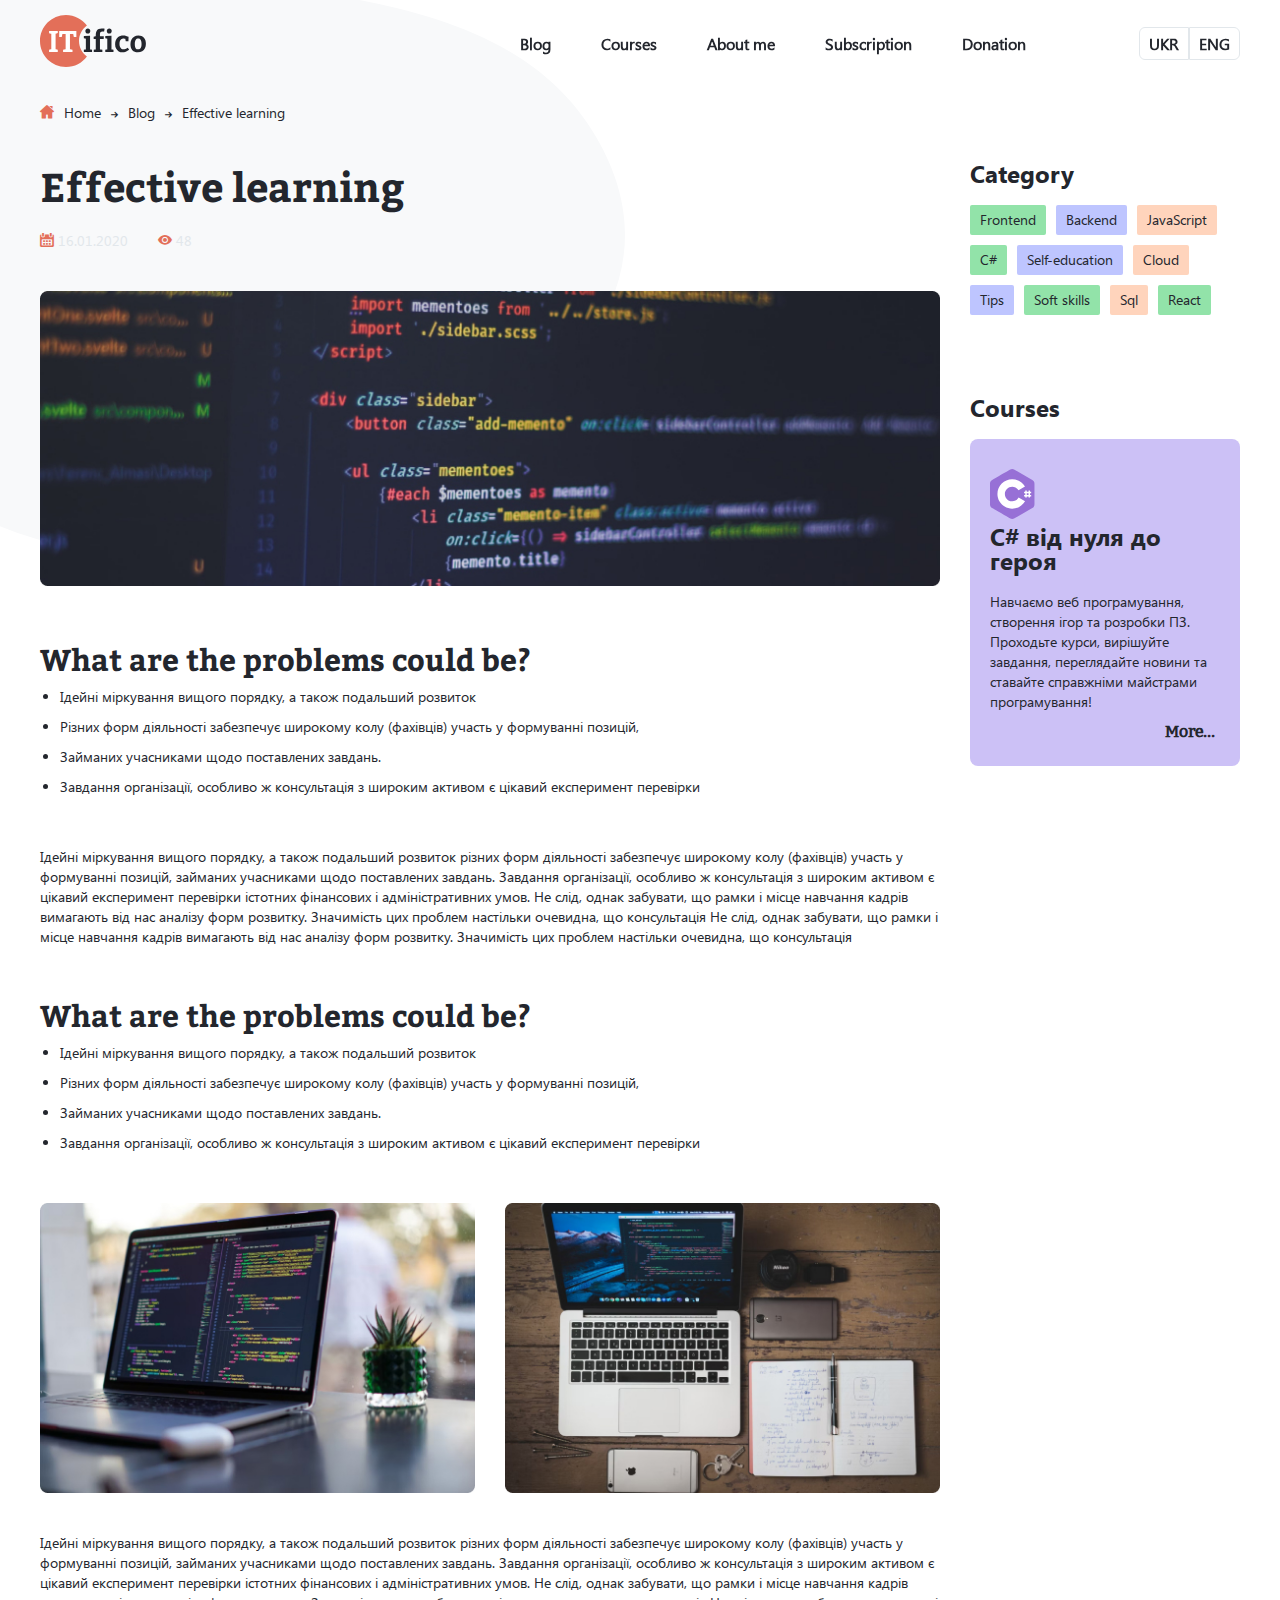
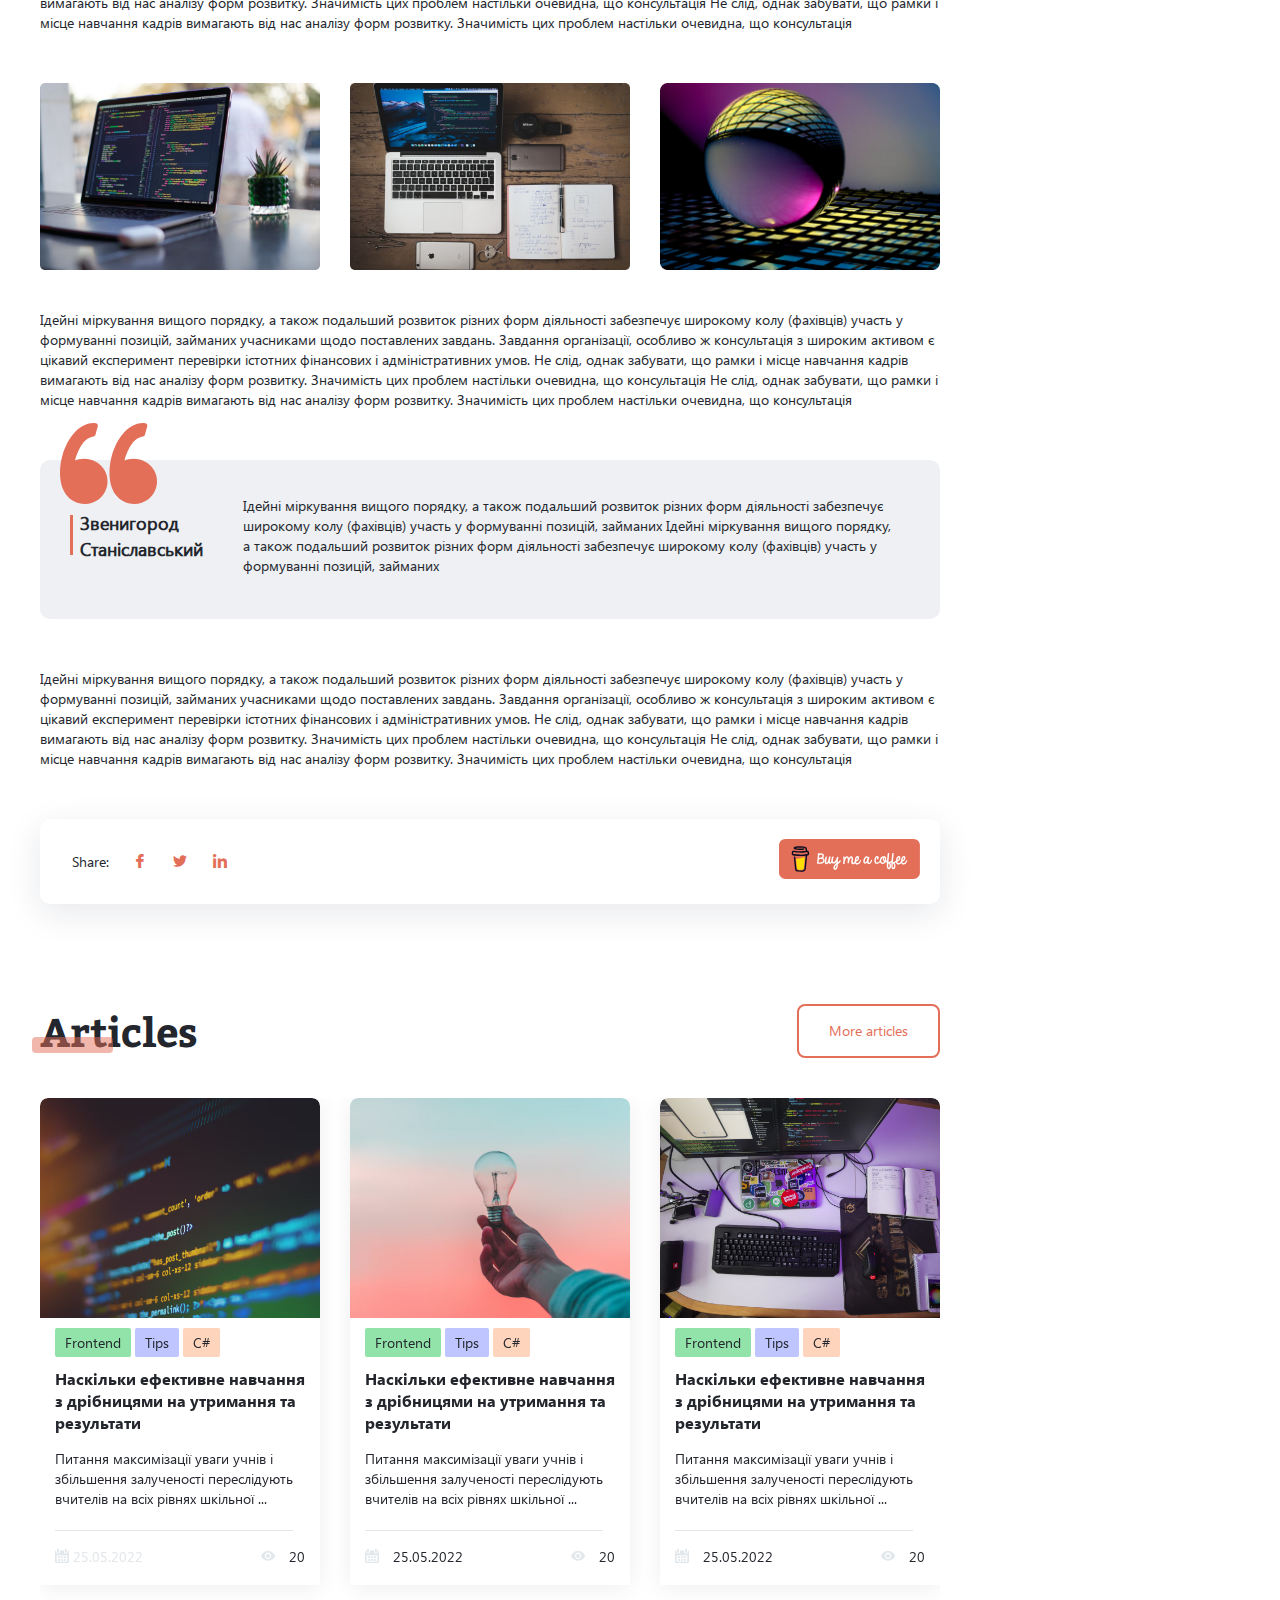
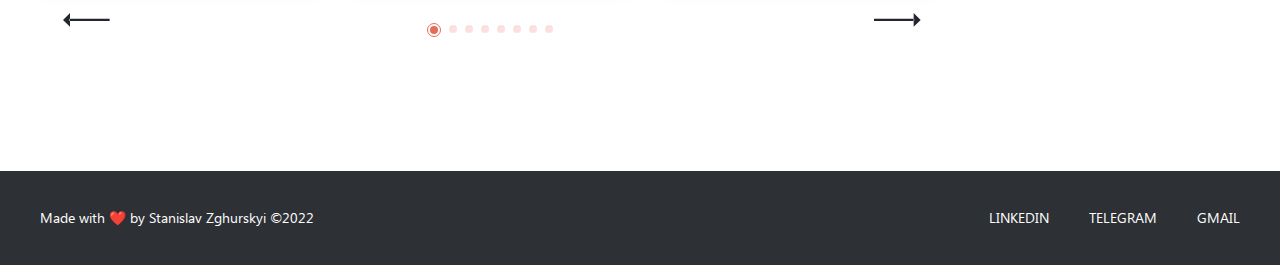
==== commit 7c0fbdbc: "made some changes in slider pagination, quote block" ====
--- a/blog-article.html
+++ b/blog-article.html
@@ -165,11 +165,11 @@
                                         <div class="social_media">
                                             <p>Share:</p>
                                             <a href="!#" class="social_media-item _icon-facebook"></a>
-                                            <a href="!#" class="social_media-item _icon-facebook"></a>
-                                            <a href="!#" class="social_media-item _icon-facebook"></a>
+                                            <a href="!#" class="social_media-item _icon-twitter"></a>
+                                            <a href="!#" class="social_media-item _icon-ln"></a>
                                         </div>
                                         <div class="button_buyMeCoffee">
-                                            <img src="img/svg/bmc-button-red.svg" alt="">
+                                            <a href="#!" class="button_buyMeCoffee-link"><img src="img/svg/bmc-button-red.svg" alt=""></a>
                                         </div>
                                     </div>
                             </div>
--- a/css/style.css
+++ b/css/style.css
@@ -1044,8 +1044,11 @@
   border-radius: 50%;
   background-color: #E36F59;
   position: absolute;
-  top: 20%;
-  left: 20%;
+  top: 50%;
+  left: 50%;
+  margin-right: -50%;
+  -webkit-transform: translate(-50%, -50%);
+          transform: translate(-50%, -50%);
 }
 .slider__slider .button-prev,
 .slider__slider .button-next {
@@ -1793,7 +1796,6 @@
 }
 @media screen and (max-width: 767.98px) {
   .title {
-    font-family: Bitter;
     font-size: 40px;
     font-weight: 700;
     line-height: 45px;
@@ -1911,6 +1913,26 @@
 
   .newsletter_wrapper {
     padding: 50px;
+  }
+}
+@media screen and (max-width: 600px) {
+  .article_content-quote {
+    -ms-flex-wrap: wrap;
+        flex-wrap: wrap;
+    padding: 15px;
+  }
+  .article_content-quote::before {
+    top: 0;
+    left: 70%;
+    right: 0;
+  }
+  .article_content-quote .quote_athor {
+    padding-top: 10px;
+    margin-right: 0;
+  }
+
+  .quote_item {
+    margin-top: 50px;
   }
 }
 @media screen and (max-width: 479.98px) {
@@ -2017,4 +2039,19 @@
     -ms-grid-columns: (1fr)[1];
     grid-template-columns: repeat(1, 1fr);
   }
+
+  .article_content-grid-two {
+    -ms-grid-columns: (1fr)[1];
+    grid-template-columns: repeat(1, 1fr);
+    row-gap: 30px;
+  }
+
+  .article_content-grid-three {
+    -ms-grid-columns: (1fr)[1];
+    grid-template-columns: repeat(1, 1fr);
+    row-gap: 30px;
+  }
+  .article_content-grid-three img {
+    width: 100%;
+  }
 }